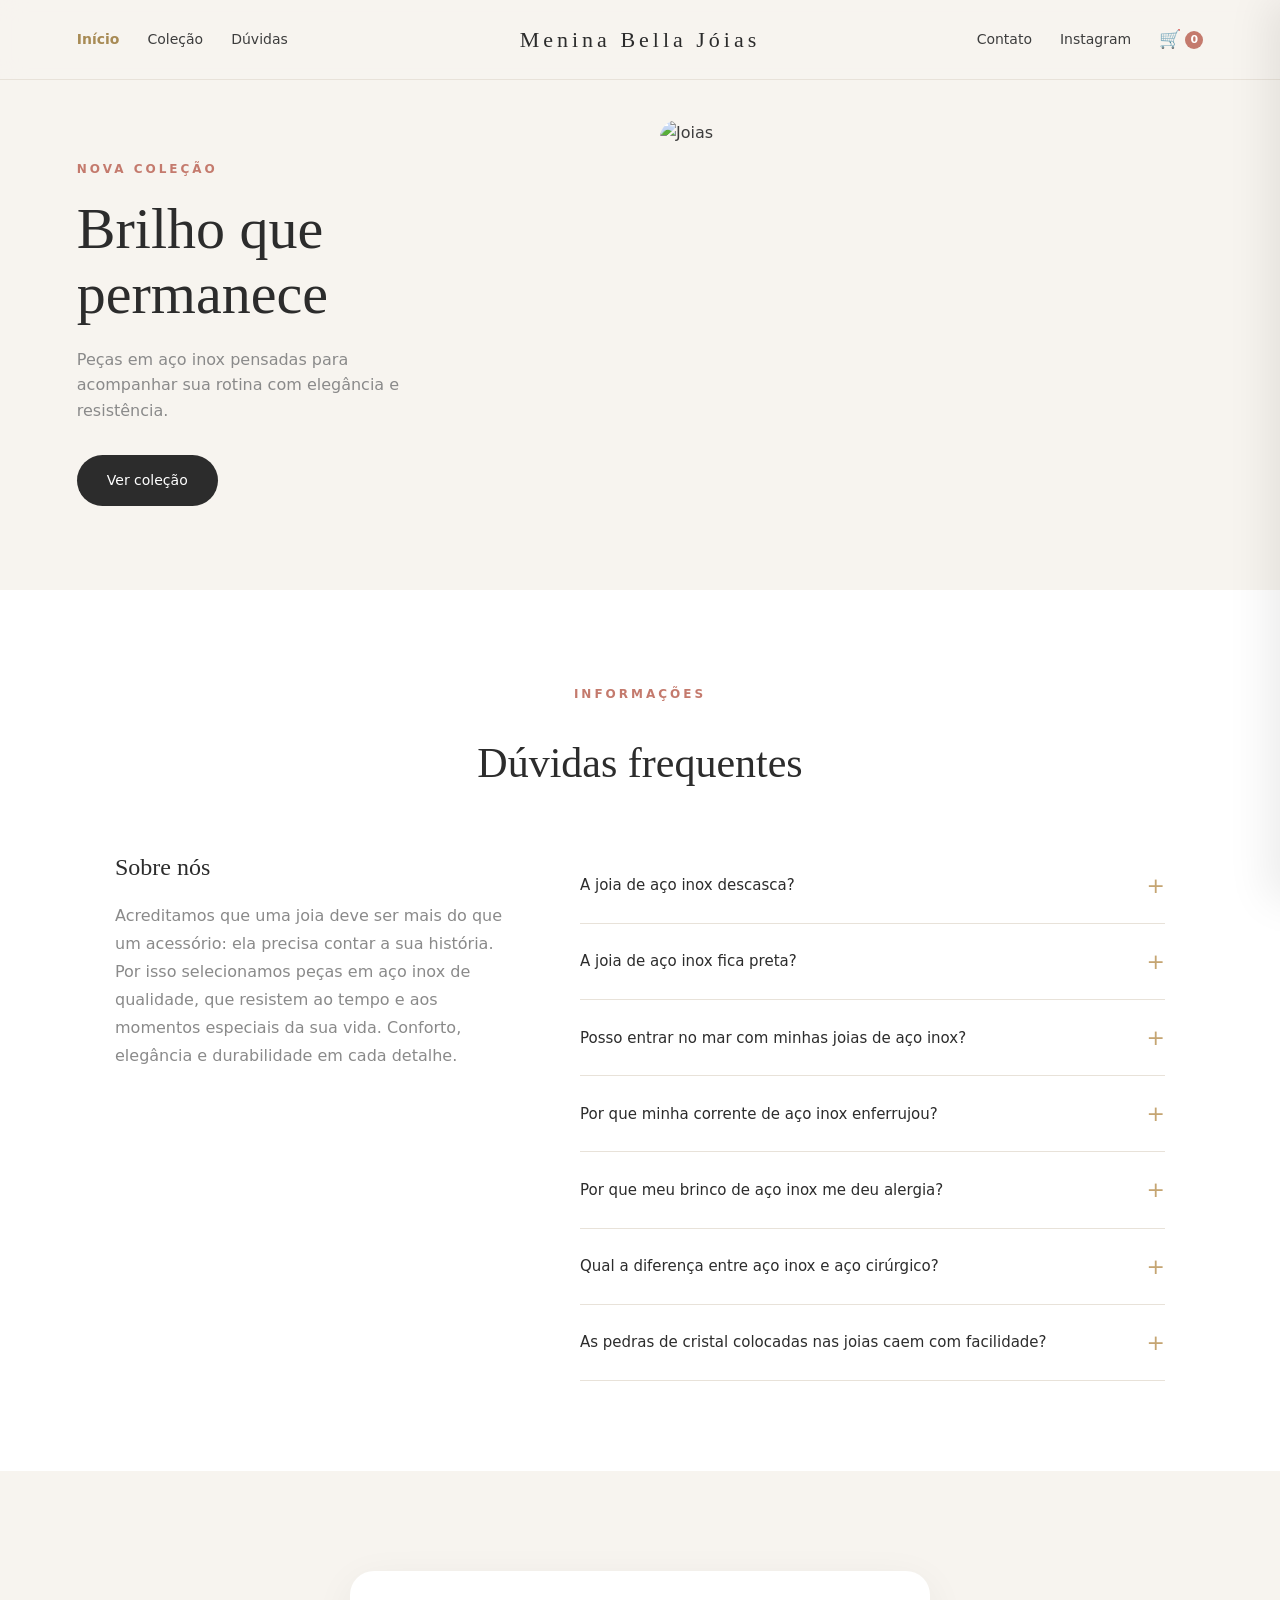
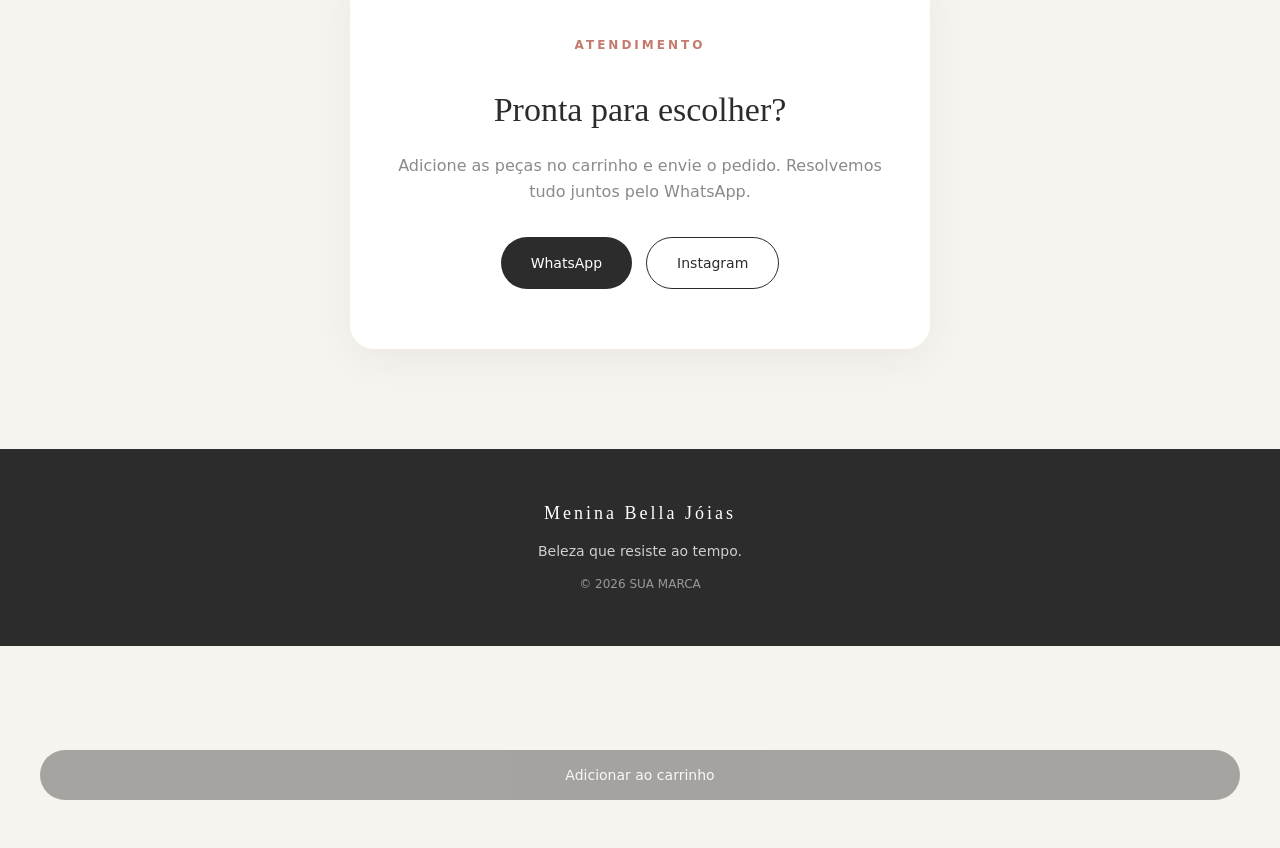
==== index.html @ 0c6a7593 "Add files via upload" ====
<!DOCTYPE html>
<html lang="pt-BR">
<head>
  <meta charset="UTF-8">
  <meta name="viewport" content="width=device-width, initial-scale=1.0">
  <meta name="theme-color" content="#f7f4ef">
  <meta name="description" content="Vitrine de joias em aço inox. Escolha suas peças e faça o pedido pelo WhatsApp.">
  <title>SUA MARCA | Joias</title>
  <link rel="stylesheet" href="style.css">
  <script src="script.js" defer></script>
</head>
<body>
  <header class="topo">
    <nav class="nav-esquerda">
      <a href="index.html" class="ativo">Início</a>
      <a href="colecao.html">Coleção</a>
      <a href="#duvidas">Dúvidas</a>
    </nav>

    <a class="logo" href="index.html">SUA MARCA</a>

    <div class="nav-direita">
      <a href="#contato">Contato</a>
      <a class="instagram-topo" href="#" id="instagramTopo" target="_blank" rel="noopener">Instagram</a>
      <button class="carrinho-btn" id="abrirCarrinho" aria-label="Abrir carrinho">
        <span class="carrinho-icone">🛒</span>
        <span class="carrinho-contador" id="carrinhoContador">0</span>
      </button>
    </div>
  </header>

  <main>
    <!-- HERO -->
    <section class="hero" id="inicio">
      <div class="hero-conteudo">
        <span class="sobretitulo">Nova coleção</span>
        <h1>Brilho que<br>permanece</h1>
        <p>Peças em aço inox pensadas para acompanhar sua rotina com elegância e resistência.</p>
        <a class="botao" href="colecao.html">Ver coleção</a>
      </div>
      <div class="hero-imagem">
        <img src="https://images.unsplash.com/photo-1611652022419-a9419f74343d?auto=format&fit=crop&w=1200&q=85" alt="Joias">
      </div>
    </section>

    <!-- DÚVIDAS -->
    <section class="duvidas" id="duvidas">
      <div class="duvidas-topo">
        <span class="sobretitulo">Informações</span>
        <h2>Dúvidas frequentes</h2>
      </div>

      <div class="duvidas-grid">
        <div class="sobre-nos">
          <h3>Sobre nós</h3>
          <p id="textoSobreNos">
            <p id="textoSobreNos">
  Acreditamos que uma joia deve ser mais do que um acessório: ela precisa contar a sua história. Por isso selecionamos peças em aço inox de qualidade, que resistem ao tempo e aos momentos especiais da sua vida. Conforto, elegância e durabilidade em cada detalhe.
</p>
          </p>
        </div>

        <div class="faq" id="faq"></div>
      </div>
    </section>

    <!-- CONTATO -->
    <section class="contato" id="contato">
      <div class="contato-box">
        <span class="sobretitulo">Atendimento</span>
        <h2>Pronta para escolher?</h2>
        <p>Adicione as peças no carrinho e envie o pedido. Resolvemos tudo juntos pelo WhatsApp.</p>
        <div class="contato-botoes">
          <a class="botao" id="whatsappGeral" href="#" target="_blank" rel="noopener">WhatsApp</a>
          <a class="botao botao-outline" id="instagramGeral" href="#" target="_blank" rel="noopener">Instagram</a>
        </div>
      </div>
    </section>
  </main>

  <footer>
    <div class="footer-conteudo">
      <a class="logo" href="index.html">SUA MARCA</a>
      <p>Beleza que resiste ao tempo.</p>
      <small>© <span id="ano"></span> SUA MARCA</small>
    </div>
  </footer>

  <!-- MODAL PRODUTO -->
  <div class="modal-info">
  <span class="tag" id="modalCategoria"></span>
  <h3 id="modalNome"></h3>
  <p class="modal-descricao" id="modalDescricao"></p>
  <p class="modal-preco" id="modalPreco"></p>

  <div class="tamanhos" id="modalTamanhos" hidden>
    <span class="tamanhos-titulo">Escolha o tamanho:</span>
    <div class="tamanhos-lista" id="listaTamanhos"></div>
  </div>

  <button class="botao" id="modalAdicionar" disabled>Adicionar ao carrinho</button>
</div>

  <!-- CARRINHO -->
  <div class="carrinho-painel" id="carrinhoPainel">
    <div class="carrinho-cabecalho">
      <h3>Carrinho</h3>
      <button class="modal-fechar" id="fecharCarrinho">×</button>
    </div>
    <div class="carrinho-itens" id="carrinhoItens"></div>
    <div class="carrinho-rodape">
      <div class="carrinho-total">
        <span>Total</span>
        <strong id="carrinhoTotal">R$ 0,00</strong>
      </div>
      <button class="botao" id="fazerPedido" disabled>Fazer pedido</button>
      <p class="carrinho-obs">Enviaremos o pedido pelo WhatsApp para combinarmos os detalhes.</p>
    </div>
  </div>
  <div class="carrinho-fundo" id="carrinhoFundo"></div>
</body>
</html>
---- style.css ----
:root {
  --creme: #f7f4ef;
  --branco: #ffffff;
  --carvao: #2c2c2c;
  --texto: #3d3d3d;
  --dourado: #c5a572;
  --dourado-escuro: #a88b55;
  --rose: #c47a6d;
  --cinza: #8a8a8a;
  --borda: #e8e2d9;
  --sombra: 0 10px 40px rgba(44, 44, 44, 0.06);
}

* {
  box-sizing: border-box;
  margin: 0;
  padding: 0;
}

html {
  scroll-behavior: smooth;
}

body {
  font-family: "Segoe UI", system-ui, -apple-system, sans-serif;
  background: var(--creme);
  color: var(--texto);
  line-height: 1.6;
}

a {
  color: inherit;
  text-decoration: none;
}

button {
  font: inherit;
  border: none;
  background: none;
  cursor: pointer;
}

/* ========== HEADER ========== */
.topo {
  display: grid;
  grid-template-columns: 1fr auto 1fr;
  align-items: center;
  padding: 22px 6%;
  background: rgba(247, 244, 239, 0.92);
  backdrop-filter: blur(12px);
  position: sticky;
  top: 0;
  z-index: 50;
  border-bottom: 1px solid var(--borda);
}

.nav-esquerda,
.nav-direita {
  display: flex;
  align-items: center;
  gap: 28px;
  font-size: 14px;
}

.nav-direita {
  justify-content: flex-end;
}

.nav-esquerda a:hover,
.nav-direita a:hover {
  color: var(--dourado-escuro);
}

.logo {
  font-family: Georgia, "Times New Roman", serif;
  font-size: 22px;
  letter-spacing: 4px;
  color: var(--carvao);
  text-align: center;
}

.instagram-topo {
  font-weight: 500;
}

.carrinho-btn {
  position: relative;
  display: flex;
  align-items: center;
  gap: 4px;
  font-size: 18px;
}

.carrinho-contador {
  background: var(--rose);
  color: white;
  font-size: 11px;
  font-weight: 600;
  min-width: 18px;
  height: 18px;
  border-radius: 50%;
  display: flex;
  align-items: center;
  justify-content: center;
}

/* ========== HERO ========== */
/* ========== HERO ========== */
.hero {
  display: grid;
  grid-template-columns: 1fr 1fr;
  align-items: center;
  gap: 40px;
  padding: 40px 6% 50px;
  max-width: 1300px;
  margin: 0 auto;
}

.hero-conteudo {
  padding: 20px 0;
}

.sobretitulo {
  display: inline-block;
  font-size: 12px;
  font-weight: 600;
  letter-spacing: 3px;
  text-transform: uppercase;
  color: var(--rose);
  margin-bottom: 18px;
}

.hero h1 {
  font-family: Georgia, serif;
  font-size: clamp(42px, 5vw, 58px);
  font-weight: normal;
  line-height: 1.12;
  color: var(--carvao);
  margin-bottom: 20px;
}

.hero-conteudo p {
  font-size: 16px;
  color: var(--cinza);
  max-width: 360px;
  margin-bottom: 32px;
}

.botao {
  display: inline-flex;
  align-items: center;
  justify-content: center;
  padding: 14px 30px;
  background: var(--carvao);
  color: white;
  font-size: 14px;
  font-weight: 500;
  border-radius: 100px;
  transition: 0.25s;
}

.botao:hover {
  background: var(--dourado-escuro);
}

.botao:disabled {
  opacity: 0.4;
  cursor: not-allowed;
}

.botao-outline {
  background: transparent;
  color: var(--carvao);
  border: 1.5px solid var(--carvao);
}

.botao-outline:hover {
  background: var(--carvao);
  color: white;
}

.hero-imagem {
  border-radius: 18px;
  overflow: hidden;
  max-height: 420px;
}

.hero-imagem img {
  width: 100%;
  height: 420px;
  object-fit: cover;
  display: block;
}

/* ========== COLEÇÃO ========== */
/* ========== COLEÇÃO ========== */
.colecao {
  padding: 50px 6% 80px;
  max-width: 1100px;
  margin: 0 auto;
}

.filtros {
  display: flex;
  flex-wrap: wrap;
  gap: 10px;
  margin-bottom: 40px;
  justify-content: center;
}

.filtro {
  padding: 10px 22px;
  border-radius: 100px;
  border: 1px solid var(--borda);
  background: var(--branco);
  font-size: 13px;
  color: var(--texto);
  transition: 0.2s;
}

.filtro:hover,
.filtro.ativo {
  background: var(--carvao);
  color: white;
  border-color: var(--carvao);
}

/* LISTA DE PRODUTOS */
.lista-produtos {
  display: flex;
  flex-direction: column;
  gap: 24px;
}

.produto-lista {
  display: grid;
  grid-template-columns: 160px 1fr auto;
  gap: 24px;
  align-items: center;
  background: var(--branco);
  border-radius: 16px;
  padding: 18px;
  box-shadow: var(--sombra);
  transition: transform 0.25s, box-shadow 0.25s;
}

.produto-lista:hover {
  transform: translateY(-3px);
  box-shadow: 0 14px 40px rgba(44, 44, 44, 0.08);
}

.produto-lista-imagem {
  width: 160px;
  height: 160px;
  border-radius: 12px;
  overflow: hidden;
  background: #eee;
  cursor: pointer;
}

.produto-lista-imagem img {
  width: 100%;
  height: 100%;
  object-fit: cover;
  transition: transform 0.4s;
}

.produto-lista:hover .produto-lista-imagem img {
  transform: scale(1.05);
}

.produto-lista-info {
  display: flex;
  flex-direction: column;
  gap: 6px;
}

.produto-lista-info .categoria {
  font-size: 11px;
  letter-spacing: 1.5px;
  text-transform: uppercase;
  color: var(--rose);
  font-weight: 600;
}

.produto-lista-info h3 {
  font-family: Georgia, serif;
  font-size: 20px;
  font-weight: normal;
  color: var(--carvao);
  cursor: pointer;
}

.produto-lista-info .descricao {
  font-size: 14px;
  color: var(--cinza);
  line-height: 1.5;
  max-width: 420px;
}

.produto-lista-acao {
  display: flex;
  flex-direction: column;
  align-items: flex-end;
  gap: 14px;
  min-width: 140px;
}

.produto-lista-acao .preco {
  font-size: 18px;
  font-weight: 600;
  color: var(--carvao);
}

.produto-lista-acao .botao {
  padding: 12px 20px;
  font-size: 13px;
}

/* Responsivo da lista */
@media (max-width: 700px) {
  .produto-lista {
    grid-template-columns: 110px 1fr;
    gap: 16px;
  }

  .produto-lista-imagem {
    width: 110px;
    height: 110px;
  }

  .produto-lista-acao {
    grid-column: 1 / -1;
    flex-direction: row;
    justify-content: space-between;
    align-items: center;
    margin-top: 6px;
  }
}
/* ========== DÚVIDAS ========== */
.duvidas {
  padding: 90px 6%;
  background: var(--branco);
}

.duvidas-topo {
  text-align: center;
  margin-bottom: 50px;
}

.duvidas-topo h2 {
  font-family: Georgia, serif;
  font-size: clamp(32px, 4vw, 42px);
  font-weight: normal;
  color: var(--carvao);
  margin-top: 8px;
}

.duvidas-grid {
  display: grid;
  grid-template-columns: 0.9fr 1.3fr;
  gap: 60px;
  max-width: 1050px;
  margin: 0 auto;
}

.sobre-nos h3 {
  font-family: Georgia, serif;
  font-size: 24px;
  font-weight: normal;
  color: var(--carvao);
  margin-bottom: 16px;
}

.sobre-nos p {
  color: var(--cinza);
  line-height: 1.75;
}

.faq-item {
  border-bottom: 1px solid var(--borda);
}

.faq-pergunta {
  width: 100%;
  text-align: left;
  padding: 20px 0;
  font-size: 15px;
  font-weight: 500;
  color: var(--carvao);
  display: flex;
  justify-content: space-between;
  align-items: center;
  gap: 20px;
}

.faq-pergunta::after {
  content: "+";
  font-size: 22px;
  color: var(--dourado);
  font-weight: 300;
}

.faq-item.aberto .faq-pergunta::after {
  content: "−";
}

.faq-resposta {
  max-height: 0;
  overflow: hidden;
  transition: max-height 0.35s ease;
}

.faq-item.aberto .faq-resposta {
  max-height: 280px;
}

.faq-resposta p {
  padding-bottom: 20px;
  color: var(--cinza);
  font-size: 14px;
  line-height: 1.7;
}

/* ========== CONTATO ========== */
.contato {
  padding: 100px 6%;
  background: var(--creme);
}

.contato-box {
  max-width: 580px;
  margin: 0 auto;
  text-align: center;
  background: var(--branco);
  padding: 60px 40px;
  border-radius: 24px;
  box-shadow: var(--sombra);
}

.contato-box h2 {
  font-family: Georgia, serif;
  font-size: 34px;
  font-weight: normal;
  color: var(--carvao);
  margin: 10px 0 16px;
}

.contato-box p {
  color: var(--cinza);
  margin-bottom: 32px;
}

.contato-botoes {
  display: flex;
  justify-content: center;
  gap: 14px;
  flex-wrap: wrap;
}

/* ========== FOOTER ========== */
footer {
  padding: 50px 20px;
  text-align: center;
  background: var(--carvao);
  color: #cfcfcf;
}

footer .logo {
  color: white;
  font-size: 18px;
  letter-spacing: 3px;
}

footer p {
  margin: 12px 0 8px;
  font-size: 14px;
}

footer small {
  font-size: 12px;
  color: #999;
}

/* ========== MODAL ========== */
.modal {
  position: fixed;
  inset: 0;
  z-index: 100;
  display: flex;
  align-items: center;
  justify-content: center;
  padding: 20px;
}

.modal[hidden] {
  display: none;
}

.modal-fundo {
  position: absolute;
  inset: 0;
  background: rgba(44, 44, 44, 0.45);
}

.modal-conteudo {
  position: relative;
  background: var(--branco);
  width: 100%;
  max-width: 880px;
  display: grid;
  grid-template-columns: 1fr 1fr;
  border-radius: 20px;
  overflow: hidden;
  max-height: 90vh;
}

.modal-fechar {
  position: absolute;
  top: 16px;
  right: 20px;
  font-size: 28px;
  color: #666;
  z-index: 2;
  line-height: 1;
}

.modal-imagem img {
  width: 100%;
  height: 100%;
  object-fit: cover;
  min-height: 400px;
}

.modal-info {
  padding: 48px 40px;
  display: flex;
  flex-direction: column;
  gap: 14px;
}

.tag {
  font-size: 11px;
  letter-spacing: 1.5px;
  text-transform: uppercase;
  color: var(--rose);
  font-weight: 600;
}

.modal-info h3 {
  font-family: Georgia, serif;
  font-size: 28px;
  font-weight: normal;
  color: var(--carvao);
}

.modal-descricao {
  color: var(--cinza);
  font-size: 15px;
  line-height: 1.7;
  flex: 1;
}

.modal-preco {
  font-size: 22px;
  font-weight: 600;
  color: var(--carvao);
}

/* ========== CARRINHO ========== */
.carrinho-painel {
  position: fixed;
  top: 0;
  right: 0;
  width: 400px;
  max-width: 100%;
  height: 100%;
  background: var(--branco);
  z-index: 200;
  display: flex;
  flex-direction: column;
  transform: translateX(100%);
  transition: transform 0.35s ease;
  box-shadow: -12px 0 40px rgba(0,0,0,0.08);
}

.carrinho-painel.aberto {
  transform: translateX(0);
}

.carrinho-fundo {
  position: fixed;
  inset: 0;
  background: rgba(44, 44, 44, 0.35);
  z-index: 150;
  opacity: 0;
  visibility: hidden;
  transition: 0.3s;
}

.carrinho-fundo.aberto {
  opacity: 1;
  visibility: visible;
}

.carrinho-cabecalho {
  display: flex;
  justify-content: space-between;
  align-items: center;
  padding: 24px 28px;
  border-bottom: 1px solid var(--borda);
}

.carrinho-cabecalho h3 {
  font-family: Georgia, serif;
  font-size: 22px;
  font-weight: normal;
  color: var(--carvao);
}

.carrinho-itens {
  flex: 1;
  overflow-y: auto;
  padding: 12px 28px;
}

.carrinho-vazio {
  text-align: center;
  color: var(--cinza);
  padding: 60px 0;
  font-size: 15px;
}

.carrinho-item {
  display: flex;
  gap: 16px;
  padding: 18px 0;
  border-bottom: 1px solid var(--borda);
}

.carrinho-item img {
  width: 76px;
  height: 76px;
  object-fit: cover;
  border-radius: 10px;
  background: #eee;
}

.carrinho-item-info h4 {
  font-size: 15px;
  font-weight: 500;
  color: var(--carvao);
  margin-bottom: 4px;
}

.carrinho-item-info p {
  font-size: 13px;
  color: var(--cinza);
}

.carrinho-item-remover {
  font-size: 12px;
  color: var(--rose);
  margin-top: 8px;
  text-decoration: underline;
}

.carrinho-rodape {
  padding: 24px 28px 32px;
  border-top: 1px solid var(--borda);
}

.carrinho-total {
  display: flex;
  justify-content: space-between;
  font-size: 18px;
  margin-bottom: 20px;
  color: var(--carvao);
}

/* ========== PÁGINA COLEÇÃO ========== */
.pagina-colecao {
  padding: 60px 6% 90px;
  max-width: 1100px;
  margin: 0 auto;
}

.pagina-colecao-topo {
  text-align: center;
  margin-bottom: 40px;
}

.pagina-colecao-topo h1 {
  font-family: Georgia, serif;
  font-size: clamp(32px, 4vw, 42px);
  font-weight: normal;
  color: var(--carvao);
  margin: 8px 0 10px;
}

.pagina-colecao-topo p {
  color: var(--cinza);
  font-size: 15px;
}

.nav-esquerda a.ativo,
.nav-direita a.ativo {
  color: var(--dourado-escuro);
  font-weight: 600;
}
/* Tamanhos */
.tamanhos {
  margin: 8px 0 6px;
}

.tamanhos-titulo {
  display: block;
  font-size: 13px;
  font-weight: 500;
  color: var(--carvao);
  margin-bottom: 10px;
}

.tamanhos-lista {
  display: flex;
  flex-wrap: wrap;
  gap: 8px;
}

.tamanho-btn {
  min-width: 42px;
  height: 38px;
  border: 1px solid var(--borda);
  border-radius: 8px;
  background: white;
  font-size: 13px;
  color: var(--carvao);
  transition: 0.2s;
}

.tamanho-btn:hover {
  border-color: var(--carvao);
}

.tamanho-btn.selecionado {
  background: var(--carvao);
  color: white;
  border-color: var(--carvao);
}
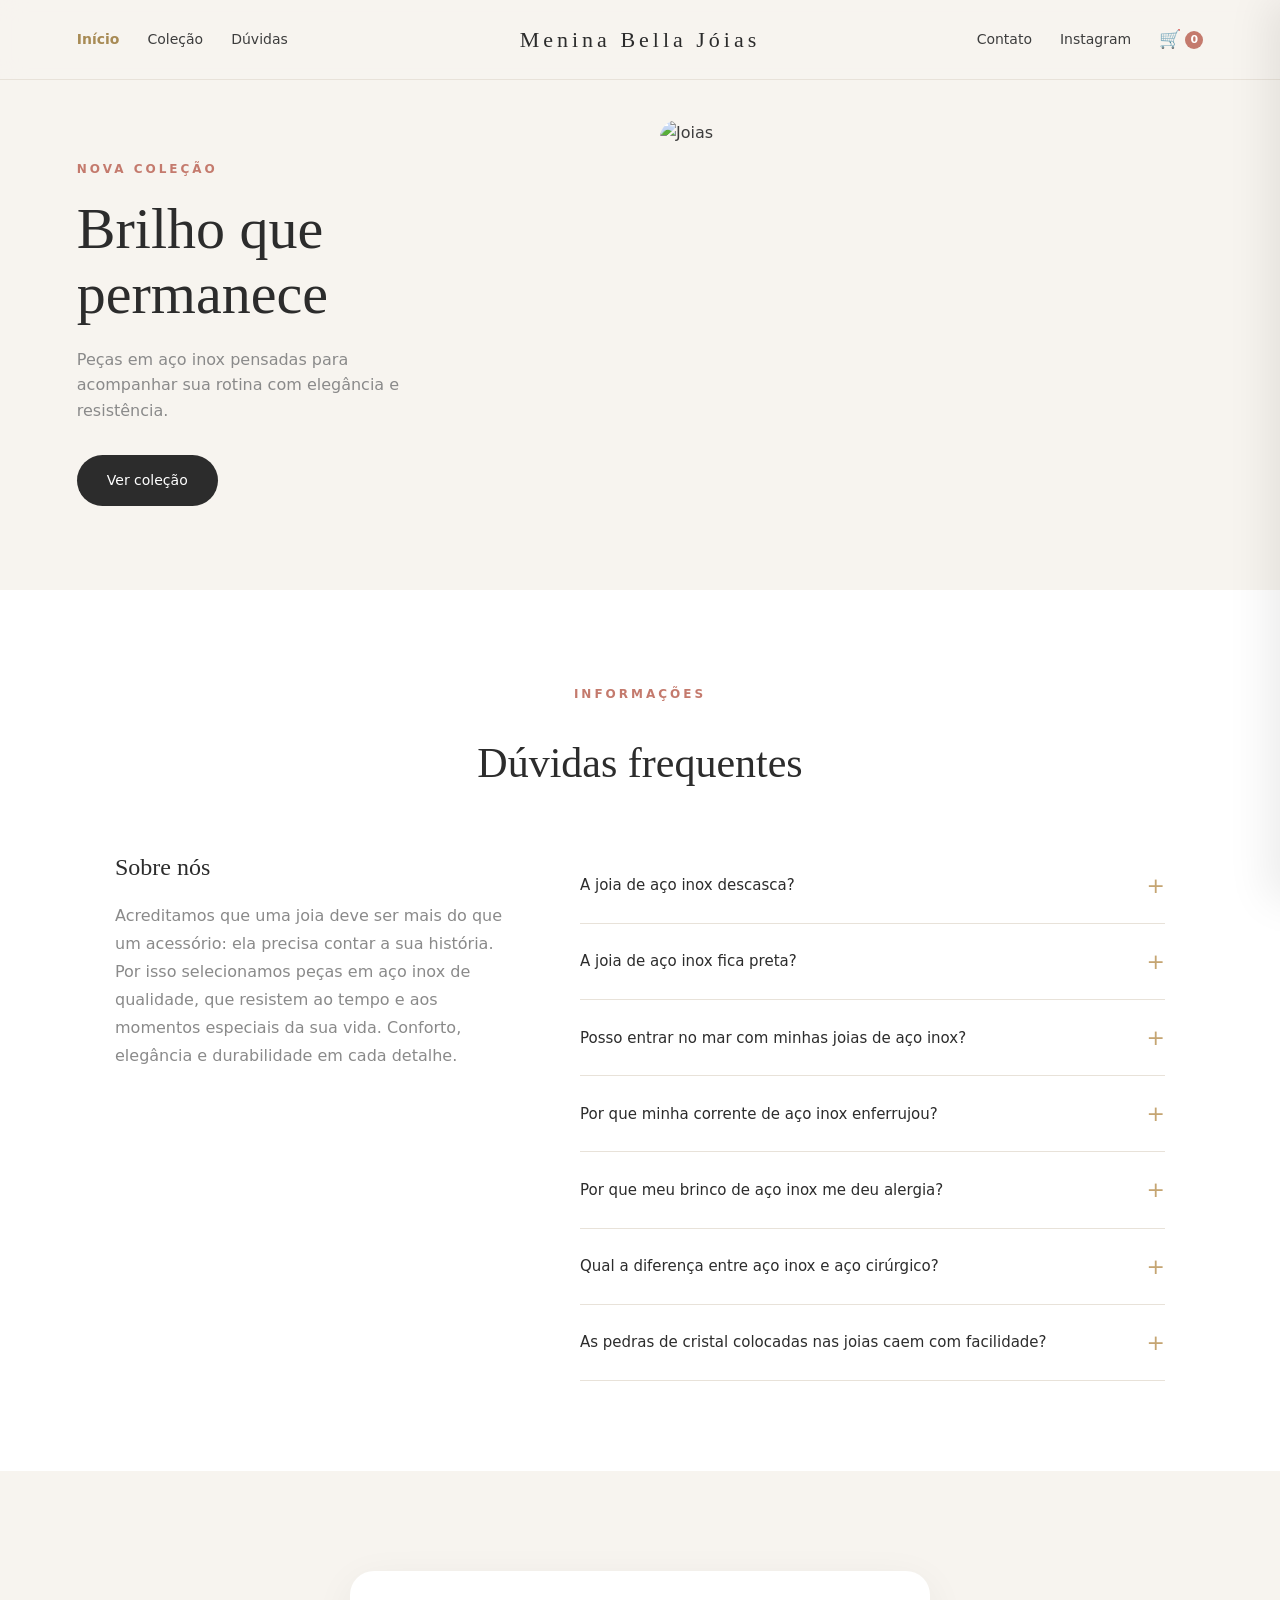
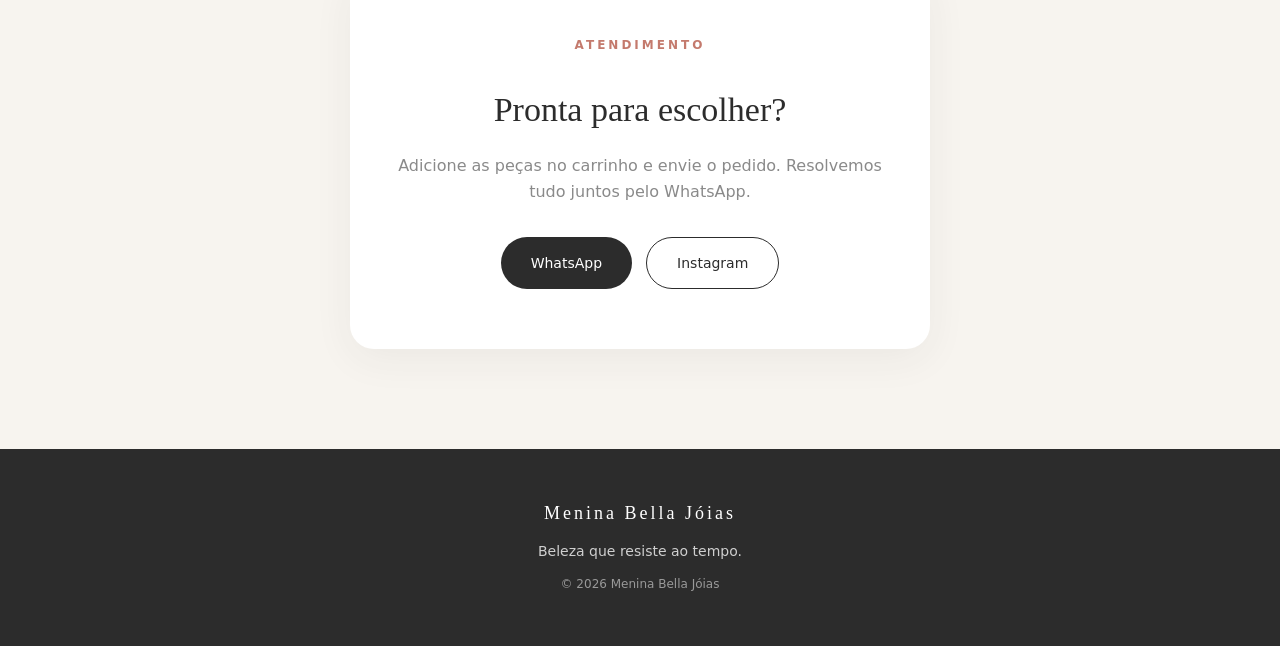
==== commit b680c148: "Ajuste das pastas arquivos" ====
--- a/index.html
+++ b/index.html
@@ -5,9 +5,9 @@
   <meta name="viewport" content="width=device-width, initial-scale=1.0">
   <meta name="theme-color" content="#f7f4ef">
   <meta name="description" content="Vitrine de joias em aço inox. Escolha suas peças e faça o pedido pelo WhatsApp.">
-  <title>SUA MARCA | Joias</title>
-  <link rel="stylesheet" href="style.css">
-  <script src="script.js" defer></script>
+  <title>Menina Bella Jóias | Joias</title>
+  <link rel="stylesheet" href="style.css?v=4">
+  <script src="script.js?v=9" defer></script>
 </head>
 <body>
   <header class="topo">
@@ -17,7 +17,7 @@
       <a href="#duvidas">Dúvidas</a>
     </nav>
 
-    <a class="logo" href="index.html">SUA MARCA</a>
+    <a class="logo" href="index.html">Menina Bella Jóias</a>
 
     <div class="nav-direita">
       <a href="#contato">Contato</a>
@@ -54,9 +54,7 @@
         <div class="sobre-nos">
           <h3>Sobre nós</h3>
           <p id="textoSobreNos">
-            <p id="textoSobreNos">
-  Acreditamos que uma joia deve ser mais do que um acessório: ela precisa contar a sua história. Por isso selecionamos peças em aço inox de qualidade, que resistem ao tempo e aos momentos especiais da sua vida. Conforto, elegância e durabilidade em cada detalhe.
-</p>
+            Acreditamos que uma joia deve ser mais do que um acessório: ela precisa contar a sua história. Por isso selecionamos peças em aço inox de qualidade, que resistem ao tempo e aos momentos especiais da sua vida. Conforto, elegância e durabilidade em cada detalhe.
           </p>
         </div>
 
@@ -80,26 +78,11 @@
 
   <footer>
     <div class="footer-conteudo">
-      <a class="logo" href="index.html">SUA MARCA</a>
+      <a class="logo" href="index.html">Menina Bella Jóias</a>
       <p>Beleza que resiste ao tempo.</p>
-      <small>© <span id="ano"></span> SUA MARCA</small>
+      <small>© <span id="ano"></span> <span class="marca">Menina Bella Jóias</span></small>
     </div>
   </footer>
-
-  <!-- MODAL PRODUTO -->
-  <div class="modal-info">
-  <span class="tag" id="modalCategoria"></span>
-  <h3 id="modalNome"></h3>
-  <p class="modal-descricao" id="modalDescricao"></p>
-  <p class="modal-preco" id="modalPreco"></p>
-
-  <div class="tamanhos" id="modalTamanhos" hidden>
-    <span class="tamanhos-titulo">Escolha o tamanho:</span>
-    <div class="tamanhos-lista" id="listaTamanhos"></div>
-  </div>
-
-  <button class="botao" id="modalAdicionar" disabled>Adicionar ao carrinho</button>
-</div>
 
   <!-- CARRINHO -->
   <div class="carrinho-painel" id="carrinhoPainel">
@@ -119,4 +102,4 @@
   </div>
   <div class="carrinho-fundo" id="carrinhoFundo"></div>
 </body>
-</html>+</html>
--- a/style.css
+++ b/style.css
@@ -746,4 +746,204 @@
   background: var(--carvao);
   color: white;
   border-color: var(--carvao);
-}+}
+
+/* ===== VERSÃO PARA CELULAR ===== */
+@media (max-width: 768px) {
+
+  /* Ajuste geral */
+  img {
+    max-width: 100%;
+  }
+
+  /* Menu superior */
+  .topo {
+    display: flex;
+    flex-direction: column;
+    align-items: stretch;
+    gap: 12px;
+    padding: 15px;
+    position: relative;
+  }
+
+  .topo > .logo {
+    order: -1;
+    font-size: 20px;
+    letter-spacing: 2px;
+  }
+
+  .nav-esquerda,
+  .nav-direita {
+    justify-content: center;
+    flex-wrap: wrap;
+    gap: 12px 16px;
+    font-size: 13px;
+  }
+
+  /* Página inicial */
+  .hero {
+    grid-template-columns: minmax(0, 1fr);
+    gap: 22px;
+    padding: 30px 16px;
+  }
+
+  .hero h1 {
+    font-size: clamp(34px, 9vw, 46px);
+  }
+
+  .hero-imagem {
+    max-height: none;
+  }
+
+  .hero-imagem img {
+    height: auto;
+    aspect-ratio: 4 / 3;
+    object-fit: cover;
+  }
+
+  /* Coleção de produtos */
+  .pagina-colecao {
+    padding: 30px 14px 60px;
+  }
+
+  .filtros {
+    gap: 8px;
+    margin-bottom: 24px;
+  }
+
+  .filtro {
+    padding: 9px 14px;
+  }
+
+  .produto-lista {
+    grid-template-columns: 95px minmax(0, 1fr);
+    gap: 12px;
+    padding: 12px;
+  }
+
+  .produto-lista-imagem {
+    width: 95px;
+    height: 95px;
+  }
+
+  .produto-lista-info {
+    min-width: 0;
+    overflow-wrap: anywhere;
+  }
+
+  .produto-lista-info h3 {
+    font-size: 17px;
+  }
+
+  .produto-lista-acao {
+    grid-column: 1 / -1;
+    min-width: 0;
+    flex-direction: row;
+    flex-wrap: wrap;
+    align-items: center;
+    justify-content: space-between;
+    gap: 10px;
+  }
+
+  .produto-lista-acao .botao {
+    max-width: 100%;
+    text-align: center;
+  }
+
+  /* Dúvidas e contato */
+  .duvidas {
+    padding: 50px 16px;
+  }
+
+  .duvidas-grid {
+    grid-template-columns: minmax(0, 1fr);
+    gap: 28px;
+  }
+
+  .contato {
+    padding: 50px 16px;
+  }
+
+  .contato-box {
+    padding: 32px 18px;
+  }
+
+  .contato-box h2 {
+    font-size: 28px;
+  }
+
+  /* Janela do produto */
+  .modal {
+    padding: 12px;
+  }
+
+  .modal-conteudo {
+    grid-template-columns: minmax(0, 1fr);
+    max-height: 90dvh;
+    overflow-y: auto;
+  }
+
+  .modal-imagem img {
+    height: 220px;
+    min-height: 0;
+  }
+
+  .modal-info {
+    padding: 24px 18px;
+  }
+
+  /* Carrinho */
+  .carrinho-painel {
+    width: 100%;
+  }
+}
+
+/* CORREÇÃO DO CABEÇALHO NO CELULAR */
+
+@media screen and (max-width: 768px) {
+
+  .topo {
+    display: flex;
+    flex-direction: column;
+    align-items: center;
+    width: 100%;
+    padding: 16px 12px;
+    gap: 14px;
+  }
+
+  /* Nome da loja centralizado */
+  .topo .logo {
+    order: -1;
+    width: 100%;
+    text-align: center;
+    font-size: 20px;
+    letter-spacing: 2px;
+    line-height: 1.4;
+  }
+
+  /* Menus adaptados à tela */
+  .topo .nav-esquerda,
+  .topo .nav-direita {
+    width: 100%;
+    display: flex;
+    align-items: center;
+    justify-content: center;
+    flex-wrap: wrap;
+    gap: 12px 18px;
+    font-size: 13px;
+  }
+
+  .topo .nav-esquerda {
+    order: 1;
+  }
+
+  .topo .nav-direita {
+    order: 2;
+  }
+
+  /* Carrinho completamente visível */
+  .topo .carrinho-btn {
+    flex-shrink: 0;
+  }
+
+}
